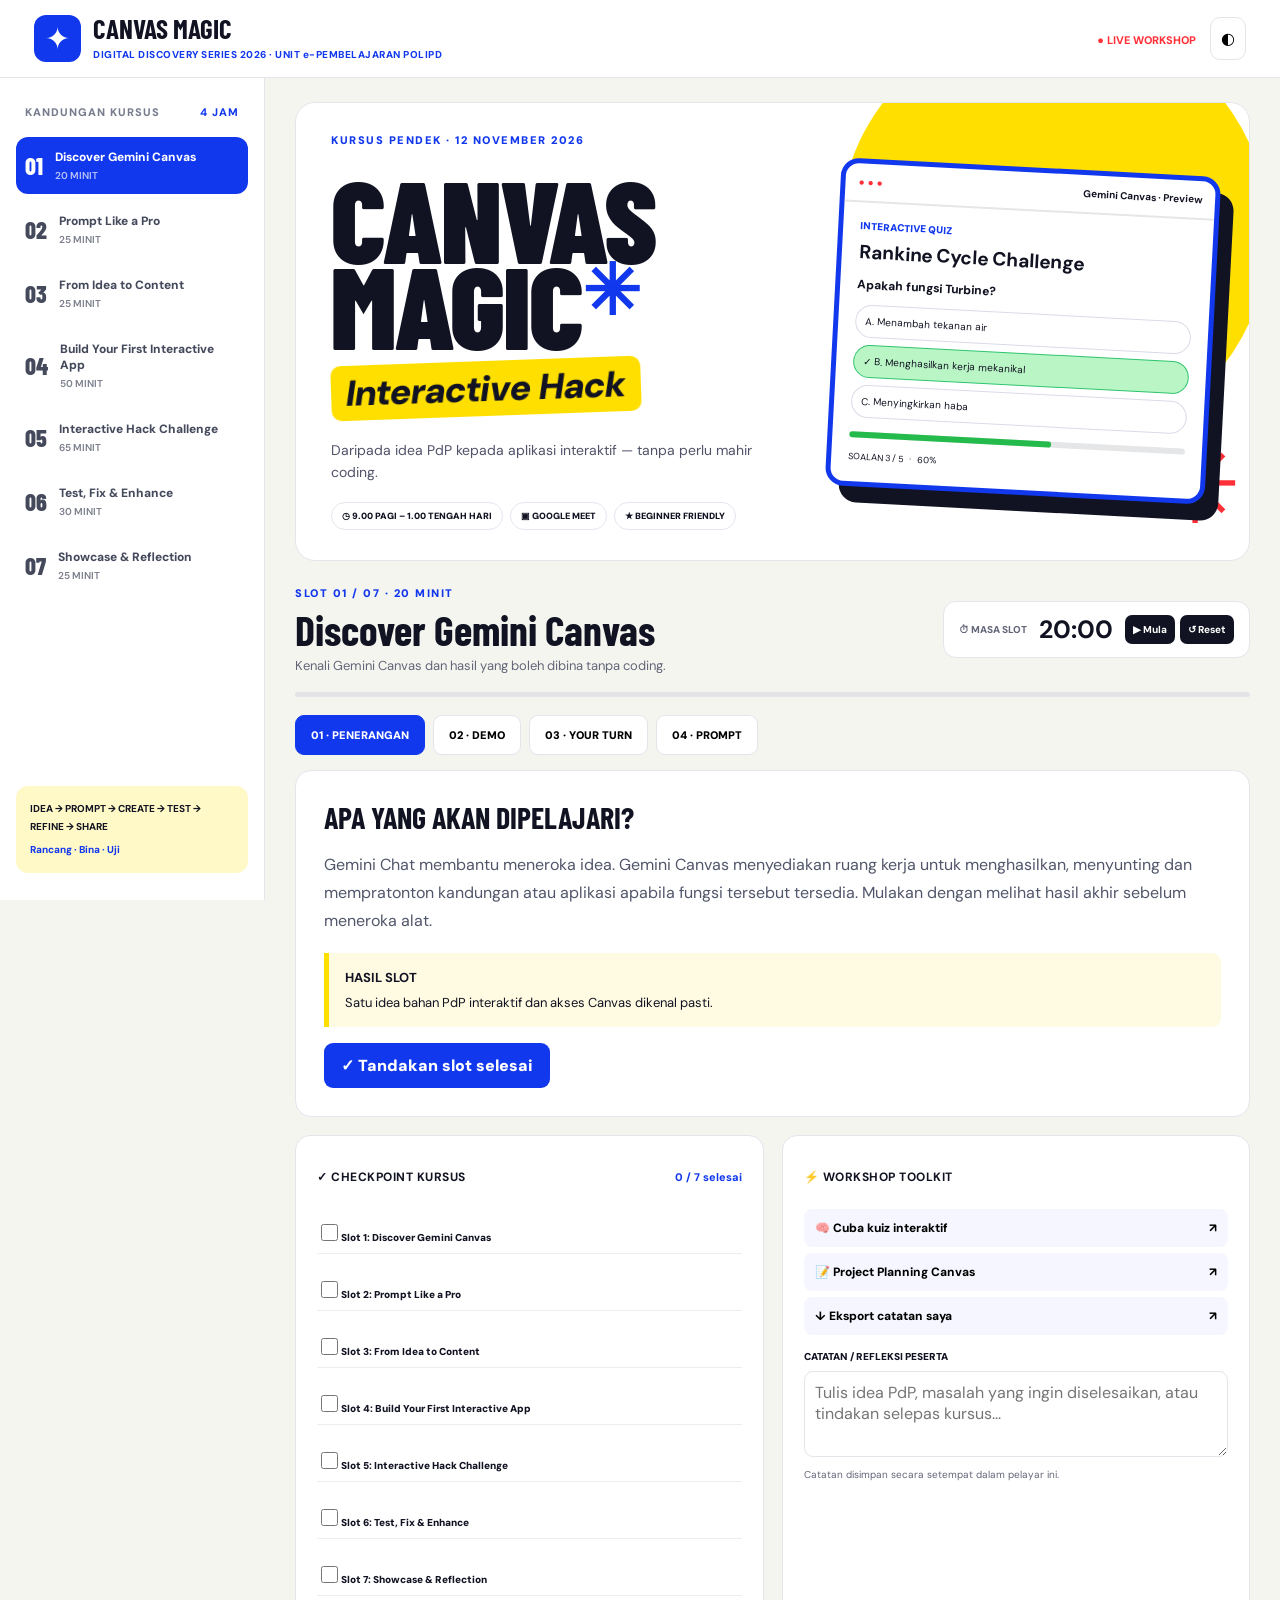
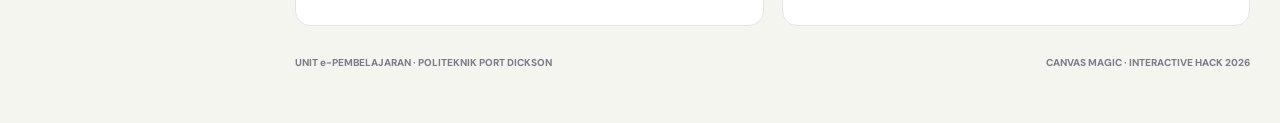
==== index.html @ d8e51a0a "Add files via upload" ====
<!doctype html>
<html lang="ms"><head><meta charset="UTF-8"><meta name="viewport" content="width=device-width,initial-scale=1"><meta name="theme-color" content="#1238ed"><title>CANVAS MAGIC — Interactive Hack</title><link rel="stylesheet" href="style.css"></head>
<body>
<header class="topbar"><div class="brand"><span class="brandmark">✦</span><div><strong>CANVAS MAGIC</strong><small>DIGITAL DISCOVERY SERIES 2026 · UNIT e-PEMBELAJARAN POLIPD</small></div></div><div class="top-actions"><span class="live">● LIVE WORKSHOP</span><button id="themeBtn" class="iconbtn" title="Tukar tema">◐</button></div></header>
<main class="layout"><aside class="sidebar"><div class="side-heading">KANDUNGAN KURSUS <span>4 JAM</span></div><nav id="slotNav" aria-label="Navigasi slot"></nav><div class="sidefoot"><b>IDEA → PROMPT → CREATE → TEST → REFINE → SHARE</b><p>Rancang · Bina · Uji</p></div></aside>
<section class="main"><div class="hero"><div class="hero-copy"><div class="eyebrow">KURSUS PENDEK · 12 NOVEMBER 2026</div><h1>CANVAS<br><span>MAGIC</span><i>✳</i></h1><div class="yellow-strip">Interactive Hack</div><p>Daripada idea PdP kepada aplikasi interaktif — tanpa perlu mahir coding.</p><div class="hero-pills"><span>◷ 9.00 PAGI – 1.00 TENGAH HARI</span><span>▣ GOOGLE MEET</span><span>★ BEGINNER FRIENDLY</span></div></div><div class="hero-art"><div class="orb"></div><div class="browser"><div class="browser-head"><span>● ● ●</span><b>Gemini Canvas · Preview</b></div><div class="browser-body"><div class="mini-label">INTERACTIVE QUIZ</div><h3>Rankine Cycle Challenge</h3><p>Apakah fungsi Turbine?</p><div class="mini-option">A. Menambah tekanan air</div><div class="mini-option selected">✓ B. Menghasilkan kerja mekanikal</div><div class="mini-option">C. Menyingkirkan haba</div><div class="mini-progress"><span></span></div><small>SOALAN 3 / 5 &nbsp; · &nbsp; 60%</small></div></div><div class="burst">✳</div></div></div>
<div class="toolbar"><div><div class="section-kicker" id="slotLabel">SLOT 01 / 07</div><h2 id="slotTitle">Discover Gemini Canvas</h2><p id="slotDesc"></p></div><div class="timer"><span>⏱ MASA SLOT</span><strong id="timerDisplay">20:00</strong><div class="timer-actions"><button id="startTimer">▶ Mula</button><button id="resetTimer">↺ Reset</button></div></div></div>
<div class="timebar"><div id="timebarFill"></div></div><div class="tabbar" role="tablist"><button class="tab active" data-tab="learn">01 · PENERANGAN</button><button class="tab" data-tab="demo">02 · DEMO</button><button class="tab" data-tab="activity">03 · YOUR TURN</button><button class="tab" data-tab="prompt">04 · PROMPT</button></div><div id="tabContent" class="content-card" aria-live="polite"></div>
<div class="lower-grid"><div class="panel"><div class="panel-heading"><h3>✓ CHECKPOINT KURSUS</h3><span id="progressText">0 / 7 selesai</span></div><div id="checkpoints"></div></div><div class="panel"><div class="panel-heading"><h3>⚡ WORKSHOP TOOLKIT</h3></div><div class="tool-list"><button id="openQuiz">🧠 Cuba kuiz interaktif <span>↗</span></button><button id="openPlanner">📝 Project Planning Canvas <span>↗</span></button><button id="downloadNotes">↓ Eksport catatan saya <span>↗</span></button></div><label for="myNotes">CATATAN / REFLEKSI PESERTA</label><textarea id="myNotes" placeholder="Tulis idea PdP, masalah yang ingin diselesaikan, atau tindakan selepas kursus..."></textarea><small>Catatan disimpan secara setempat dalam pelayar ini.</small></div></div><footer>UNIT e-PEMBELAJARAN · POLITEKNIK PORT DICKSON <span>CANVAS MAGIC · INTERACTIVE HACK 2026</span></footer></section></main>
<dialog id="quizDialog"><div class="modal-head"><div><div class="section-kicker">DEMO INTERAKTIF</div><h2>Rankine Cycle Quiz</h2></div><button class="close" data-close="quizDialog">✕</button></div><div id="quizArea"></div></dialog>
<dialog id="plannerDialog"><div class="modal-head"><div><div class="section-kicker">MINI PROJECT</div><h2>Project Planning Canvas</h2></div><button class="close" data-close="plannerDialog">✕</button></div><div class="planner"><label>Subjek / bidang<input id="planSubject" placeholder="Contoh: Thermodynamics"></label><label>Topik<input id="planTopic" placeholder="Contoh: Rankine Cycle"></label><label>Sasaran pelajar<input id="planAudience" placeholder="Contoh: Diploma Semester 2"></label><label>Hasil pembelajaran<textarea id="planOutcome" placeholder="Pada akhir aktiviti, pelajar boleh..."></textarea></label><label>Jenis aktiviti<select id="planType"><option>Kuiz interaktif</option><option>Flashcards</option><option>Matching game</option><option>Simulasi interaktif</option><option>Modul kendiri</option></select></label><label>Ciri interaksi / maklum balas<textarea id="planFeedback" placeholder="Contoh: 5 MCQ, skor, maklum balas segera..."></textarea></label><button id="generatePrompt" class="primary">✦ Jana prompt projek</button><div id="generatedPrompt" class="generated" hidden></div></div></dialog>
<script src="script.js"></script></body></html>
---- style.css ----
@import url('https://fonts.googleapis.com/css2?family=Barlow+Condensed:wght@600;700;800;900&family=DM+Sans:wght@400;500;600;700;800&display=swap');
:root{--blue:#1238ed;--dark:#111322;--yellow:#ffdf00;--red:#ff3037;--bg:#f5f5f0;--white:#fff;--muted:#636678;--line:#e4e5eb}*{box-sizing:border-box}body{margin:0;font-family:'DM Sans',Arial,sans-serif;color:var(--dark);background:var(--bg)}button,input,textarea,select{font:inherit}button{cursor:pointer}button:focus-visible,input:focus-visible,textarea:focus-visible{outline:3px solid var(--red);outline-offset:2px}.topbar{height:78px;background:white;display:flex;align-items:center;justify-content:space-between;padding:0 34px;border-bottom:1px solid var(--line);position:sticky;top:0;z-index:10}.brand{display:flex;align-items:center;gap:12px}.brandmark{background:var(--blue);color:white;font-size:30px;width:47px;height:47px;display:grid;place-items:center;border-radius:12px}.brand strong{display:block;font-family:'Barlow Condensed',Impact,sans-serif;font-size:27px;line-height:1}.brand small{font-size:10px;font-weight:800;color:var(--blue);letter-spacing:.5px}.live{font-size:11px;font-weight:800;color:var(--red);margin-right:14px}.iconbtn{border:1px solid var(--line);background:white;border-radius:10px;padding:10px}.layout{display:grid;grid-template-columns:265px minmax(0,1fr);max-width:1600px;margin:auto}.sidebar{background:white;border-right:1px solid var(--line);min-height:calc(100vh - 78px);padding:27px 16px;position:sticky;top:78px;height:calc(100vh - 78px);display:flex;flex-direction:column}.side-heading{font-size:11px;font-weight:800;letter-spacing:1px;color:#777b8d;margin:0 9px 18px;display:flex;justify-content:space-between}.side-heading span{color:var(--blue)}#slotNav{display:grid;gap:7px}.navitem{display:flex;gap:12px;align-items:center;width:100%;text-align:left;border:0;background:transparent;border-radius:12px;padding:12px 9px;color:#44495b}.navitem.active{background:var(--blue);color:white}.navnum{font-family:'Barlow Condensed';font-size:24px;font-weight:800}.navtext{font-weight:800;font-size:12px}.navtext small{display:block;font-size:10px;font-weight:600;opacity:.7;margin-top:4px}.sidefoot{margin-top:auto;background:#fff9c8;border-radius:12px;padding:14px;font-size:10px;line-height:1.8}.sidefoot p{margin:5px 0 0;color:var(--blue);font-weight:800}.main{padding:24px 30px;min-width:0}.hero{background:#fff;min-height:365px;border-radius:20px;overflow:hidden;display:grid;grid-template-columns:1fr .9fr;position:relative;border:1px solid var(--line)}.hero-copy{padding:30px 35px;z-index:1}.eyebrow,.section-kicker{font-size:11px;letter-spacing:1.5px;font-weight:900;color:var(--blue)}.hero h1{font-family:'Barlow Condensed',Impact,sans-serif;font-weight:900;font-size:clamp(78px,9vw,132px);line-height:.75;letter-spacing:-2px;margin:28px 0 13px}.hero h1 span{color:var(--dark)}.hero h1 i{font-style:normal;color:var(--blue);font-size:70px;vertical-align:top}.yellow-strip{display:inline-block;background:var(--yellow);font-weight:900;font-style:italic;font-size:clamp(22px,3vw,36px);padding:4px 15px;transform:rotate(-2deg);border-radius:10px}.hero-copy>p{max-width:430px;font-size:14px;color:#505368;line-height:1.6;margin-top:23px}.hero-pills{display:flex;flex-wrap:wrap;gap:7px;margin-top:18px}.hero-pills span{border:1px solid #e5e6ef;border-radius:30px;padding:7px 10px;font-size:9px;font-weight:900}.hero-art{position:relative;display:grid;place-items:center;min-width:0}.orb{width:430px;height:430px;border-radius:50%;background:var(--yellow);position:absolute;right:-20px;top:-85px}.browser{width:min(90%,380px);background:white;border:5px solid var(--blue);border-radius:18px;box-shadow:14px 16px 0 #111322;transform:rotate(3deg);z-index:1;overflow:hidden}.browser-head{height:39px;border-bottom:2px solid #e6e6e6;display:flex;align-items:center;justify-content:space-between;padding:0 13px;font-size:10px}.browser-head span{color:var(--red)}.browser-body{padding:17px}.mini-label{font-size:10px;color:var(--blue);font-weight:900}.browser-body h3{font-size:19px;margin:7px 0}.browser-body p{font-size:12px;font-weight:800}.mini-option{font-size:10px;padding:9px;border:1px solid #d9dce8;border-radius:20px;margin:7px 0}.mini-option.selected{background:#baf5c6;border-color:#2ec66d}.mini-progress{height:6px;background:#e5e6e8;border-radius:5px;margin:14px 0 6px}.mini-progress span{display:block;background:#25bb4c;width:60%;height:100%;border-radius:5px}.browser-body small{font-size:9px}.burst{position:absolute;right:8px;bottom:3px;color:var(--red);font-size:110px}.toolbar{display:flex;justify-content:space-between;gap:18px;align-items:center;margin-top:25px}.toolbar h2{font-family:'Barlow Condensed';font-size:42px;margin:4px 0 0}.toolbar p{font-size:13px;color:var(--muted);margin:3px 0 0}.timer{display:flex;align-items:center;gap:12px;background:white;border:1px solid var(--line);padding:11px 15px;border-radius:13px}.timer>span{font-size:10px;font-weight:800;color:var(--muted)}.timer strong{font-size:25px;font-variant-numeric:tabular-nums}.timer-actions{display:flex;gap:5px}.timer-actions button{background:var(--dark);color:white;border:0;border-radius:7px;padding:8px;font-size:10px;font-weight:800}.timebar{height:5px;background:#e4e4e8;border-radius:5px;margin:18px 0}.timebar div{background:var(--blue);height:100%;border-radius:5px;transition:width .3s}.tabbar{display:flex;gap:8px;overflow:auto;padding-bottom:10px}.tab{white-space:nowrap;border:1px solid var(--line);background:white;border-radius:9px;padding:12px 15px;font-size:11px;font-weight:900}.tab.active{background:var(--blue);color:white;border-color:var(--blue)}.content-card{background:white;border:1px solid var(--line);border-radius:16px;min-height:260px;padding:28px;margin-top:5px}.content-card h3{font-family:'Barlow Condensed';font-size:30px;margin:0 0 12px}.content-card p{line-height:1.75;color:#51566a}.content-card .callout{border-left:5px solid var(--yellow);background:#fffbe2;padding:16px;margin-top:18px;border-radius:0 9px 9px 0;font-size:13px}.content-card .promptbox{white-space:pre-wrap;background:#f1f3ff;border:1px solid #d9dfff;border-radius:12px;padding:18px;line-height:1.7;font-size:13px}.primary{border:0;background:var(--blue);color:white;font-weight:900;padding:12px 17px;border-radius:9px}.content-card .actionrow{display:flex;gap:10px;flex-wrap:wrap;margin-top:16px}.lower-grid{display:grid;grid-template-columns:1fr 1fr;gap:18px;margin-top:18px}.panel{background:white;border:1px solid var(--line);border-radius:15px;padding:21px}.panel-heading{display:flex;justify-content:space-between;align-items:center}.panel h3{font-size:12px;letter-spacing:.5px}.panel-heading span{font-size:11px;color:var(--blue);font-weight:800}.checkpoint{display:flex;align-items:center;gap:9px;padding:9px 0;border-bottom:1px solid #eee;font-size:12px}.checkpoint input{accent-color:var(--blue);width:17px;height:17px}.tool-list{display:grid;gap:6px;margin:12px 0}.tool-list button{display:flex;justify-content:space-between;background:#f5f6ff;border:0;border-radius:8px;padding:11px;text-align:left;font-weight:800;font-size:12px}.panel label{display:block;font-size:10px;font-weight:900;margin:15px 0 8px}.panel textarea{width:100%;min-height:86px;border:1px solid var(--line);border-radius:9px;padding:10px;resize:vertical}.panel small{font-size:10px;color:var(--muted)}footer{display:flex;justify-content:space-between;gap:10px;color:#7a7c89;font-size:10px;font-weight:800;padding:30px 0}dialog{border:0;border-radius:18px;width:min(650px,94vw);max-height:90vh;overflow:auto;padding:25px;box-shadow:0 30px 90px #0005}dialog::backdrop{background:#10132bbb}.modal-head{display:flex;align-items:start;justify-content:space-between;border-bottom:1px solid var(--line);margin-bottom:18px}.modal-head h2{font-family:'Barlow Condensed';font-size:38px;margin:5px 0 15px}.close{border:0;background:#f1f1f5;border-radius:9px;padding:10px}.quiz-choice{display:block;width:100%;text-align:left;border:1px solid #ddd;border-radius:10px;padding:13px;margin:8px 0;background:white}.quiz-choice.correct{background:#d9f8e2;border-color:#25af56}.quiz-choice.wrong{background:#ffe1e1;border-color:#e53e3e}.quiz-feedback{background:#fff8cf;padding:12px;border-radius:9px;margin:13px 0}.planner{display:grid;gap:12px}.planner label{display:grid;gap:5px;font-size:12px;font-weight:800}.planner input,.planner textarea,.planner select{width:100%;border:1px solid #d9dce6;border-radius:8px;padding:11px}.planner textarea{min-height:70px}.generated{background:#f0f3ff;border-radius:9px;padding:15px;white-space:pre-wrap;font-size:12px;line-height:1.6}.dark{--bg:#171a27;--white:#222637;--dark:#f4f5fa;--muted:#b6b9c8;--line:#34384a}.dark .topbar,.dark .sidebar,.dark .hero,.dark .panel,.dark .content-card,.dark .timer,.dark .tab:not(.active){background:#222637;color:#f4f5fa}.dark .hero-copy>p,.dark .toolbar p,.dark .content-card p{color:#b6b9c8}.dark .browser,.dark .mini-option{color:#171a27}.dark .sidefoot{color:#171a27}.dark .hero h1 span{color:white}.dark .content-card .callout{color:#171a27}.dark .panel textarea{background:#292d40;color:white}.dark .tool-list button{background:#303653;color:white}@media(max-width:1050px){.layout{grid-template-columns:205px 1fr}.main{padding:18px}.hero{grid-template-columns:1fr .8fr}.hero-copy{padding:24px}.hero h1{font-size:85px}.browser{width:92%}}@media(max-width:760px){.topbar{padding:0 15px;height:68px}.brand small{font-size:8px}.live{display:none}.layout{display:block}.sidebar{position:static;height:auto;min-height:0;padding:10px;overflow:auto}.side-heading,.sidefoot{display:none}#slotNav{display:flex;min-width:max-content}.navitem{width:145px;padding:8px}.navtext{font-size:10px}.main{padding:12px}.hero{grid-template-columns:1fr;min-height:0}.hero-copy{padding:23px}.hero h1{font-size:85px}.hero-art{min-height:255px}.orb{right:10%;top:-80px;width:320px;height:320px}.browser{width:270px;margin-bottom:25px}.toolbar{align-items:start;flex-direction:column}.toolbar h2{font-size:34px}.timer{width:100%;justify-content:space-between}.lower-grid{grid-template-columns:1fr}.content-card{padding:18px}footer{flex-direction:column}.hero-pills span{font-size:8px}}@media(prefers-reduced-motion:reduce){*{transition:none!important}}
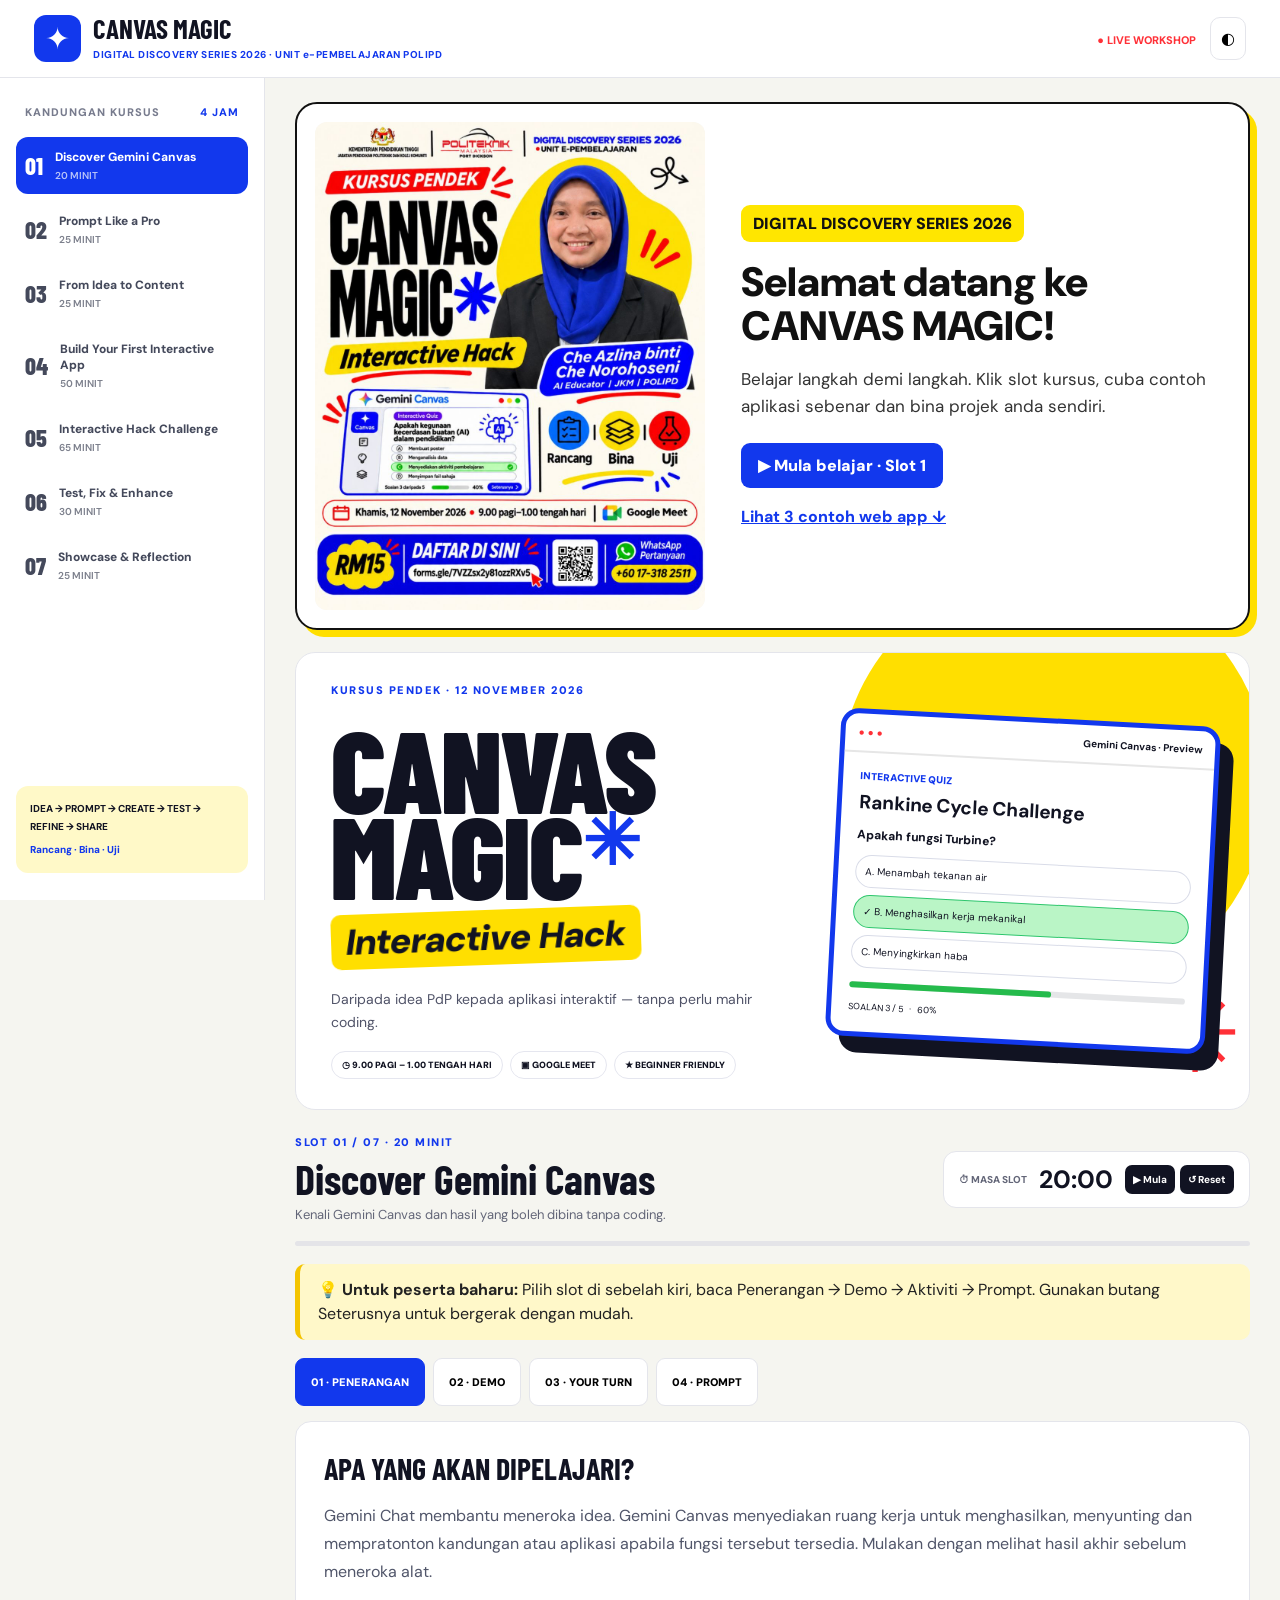
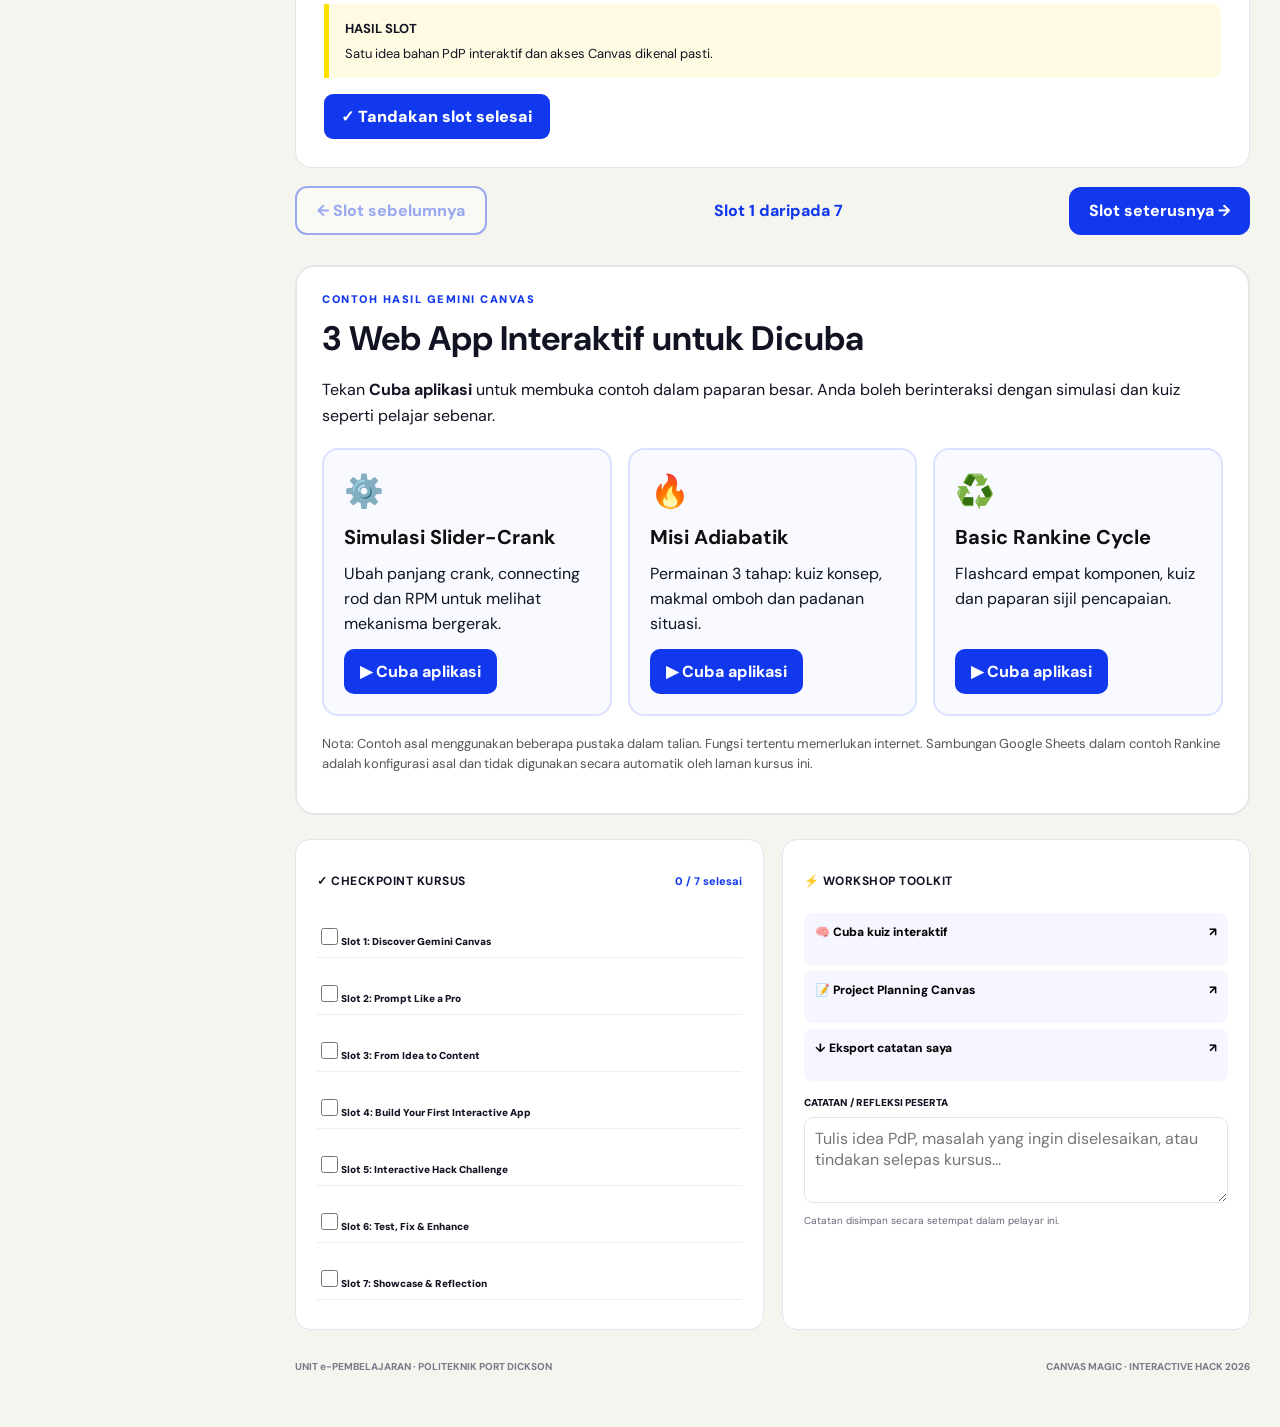
==== commit a18b42fc: "Add files via upload" ====
--- a/index.html
+++ b/index.html
@@ -3,10 +3,10 @@
 <body>
 <header class="topbar"><div class="brand"><span class="brandmark">✦</span><div><strong>CANVAS MAGIC</strong><small>DIGITAL DISCOVERY SERIES 2026 · UNIT e-PEMBELAJARAN POLIPD</small></div></div><div class="top-actions"><span class="live">● LIVE WORKSHOP</span><button id="themeBtn" class="iconbtn" title="Tukar tema">◐</button></div></header>
 <main class="layout"><aside class="sidebar"><div class="side-heading">KANDUNGAN KURSUS <span>4 JAM</span></div><nav id="slotNav" aria-label="Navigasi slot"></nav><div class="sidefoot"><b>IDEA → PROMPT → CREATE → TEST → REFINE → SHARE</b><p>Rancang · Bina · Uji</p></div></aside>
-<section class="main"><div class="hero"><div class="hero-copy"><div class="eyebrow">KURSUS PENDEK · 12 NOVEMBER 2026</div><h1>CANVAS<br><span>MAGIC</span><i>✳</i></h1><div class="yellow-strip">Interactive Hack</div><p>Daripada idea PdP kepada aplikasi interaktif — tanpa perlu mahir coding.</p><div class="hero-pills"><span>◷ 9.00 PAGI – 1.00 TENGAH HARI</span><span>▣ GOOGLE MEET</span><span>★ BEGINNER FRIENDLY</span></div></div><div class="hero-art"><div class="orb"></div><div class="browser"><div class="browser-head"><span>● ● ●</span><b>Gemini Canvas · Preview</b></div><div class="browser-body"><div class="mini-label">INTERACTIVE QUIZ</div><h3>Rankine Cycle Challenge</h3><p>Apakah fungsi Turbine?</p><div class="mini-option">A. Menambah tekanan air</div><div class="mini-option selected">✓ B. Menghasilkan kerja mekanikal</div><div class="mini-option">C. Menyingkirkan haba</div><div class="mini-progress"><span></span></div><small>SOALAN 3 / 5 &nbsp; · &nbsp; 60%</small></div></div><div class="burst">✳</div></div></div>
+<section class="main"><div class="poster-hero"><img src="assets/poster-canvas-magic.jpg" alt="Poster rasmi CANVAS MAGIC Interactive Hack, 12 November 2026" loading="eager"><div class="poster-side"><span class="hero-tag">DIGITAL DISCOVERY SERIES 2026</span><h2>Selamat datang ke<br>CANVAS MAGIC!</h2><p>Belajar langkah demi langkah. Klik slot kursus, cuba contoh aplikasi sebenar dan bina projek anda sendiri.</p><button class="primary" id="startLearningBtn">▶ Mula belajar · Slot 1</button><a class="poster-link" href="#examples">Lihat 3 contoh web app ↓</a></div></div><div class="hero"><div class="hero-copy"><div class="eyebrow">KURSUS PENDEK · 12 NOVEMBER 2026</div><h1>CANVAS<br><span>MAGIC</span><i>✳</i></h1><div class="yellow-strip">Interactive Hack</div><p>Daripada idea PdP kepada aplikasi interaktif — tanpa perlu mahir coding.</p><div class="hero-pills"><span>◷ 9.00 PAGI – 1.00 TENGAH HARI</span><span>▣ GOOGLE MEET</span><span>★ BEGINNER FRIENDLY</span></div></div><div class="hero-art"><div class="orb"></div><div class="browser"><div class="browser-head"><span>● ● ●</span><b>Gemini Canvas · Preview</b></div><div class="browser-body"><div class="mini-label">INTERACTIVE QUIZ</div><h3>Rankine Cycle Challenge</h3><p>Apakah fungsi Turbine?</p><div class="mini-option">A. Menambah tekanan air</div><div class="mini-option selected">✓ B. Menghasilkan kerja mekanikal</div><div class="mini-option">C. Menyingkirkan haba</div><div class="mini-progress"><span></span></div><small>SOALAN 3 / 5 &nbsp; · &nbsp; 60%</small></div></div><div class="burst">✳</div></div></div>
 <div class="toolbar"><div><div class="section-kicker" id="slotLabel">SLOT 01 / 07</div><h2 id="slotTitle">Discover Gemini Canvas</h2><p id="slotDesc"></p></div><div class="timer"><span>⏱ MASA SLOT</span><strong id="timerDisplay">20:00</strong><div class="timer-actions"><button id="startTimer">▶ Mula</button><button id="resetTimer">↺ Reset</button></div></div></div>
-<div class="timebar"><div id="timebarFill"></div></div><div class="tabbar" role="tablist"><button class="tab active" data-tab="learn">01 · PENERANGAN</button><button class="tab" data-tab="demo">02 · DEMO</button><button class="tab" data-tab="activity">03 · YOUR TURN</button><button class="tab" data-tab="prompt">04 · PROMPT</button></div><div id="tabContent" class="content-card" aria-live="polite"></div>
-<div class="lower-grid"><div class="panel"><div class="panel-heading"><h3>✓ CHECKPOINT KURSUS</h3><span id="progressText">0 / 7 selesai</span></div><div id="checkpoints"></div></div><div class="panel"><div class="panel-heading"><h3>⚡ WORKSHOP TOOLKIT</h3></div><div class="tool-list"><button id="openQuiz">🧠 Cuba kuiz interaktif <span>↗</span></button><button id="openPlanner">📝 Project Planning Canvas <span>↗</span></button><button id="downloadNotes">↓ Eksport catatan saya <span>↗</span></button></div><label for="myNotes">CATATAN / REFLEKSI PESERTA</label><textarea id="myNotes" placeholder="Tulis idea PdP, masalah yang ingin diselesaikan, atau tindakan selepas kursus..."></textarea><small>Catatan disimpan secara setempat dalam pelayar ini.</small></div></div><footer>UNIT e-PEMBELAJARAN · POLITEKNIK PORT DICKSON <span>CANVAS MAGIC · INTERACTIVE HACK 2026</span></footer></section></main>
+<div class="timebar"><div id="timebarFill"></div></div><div class="beginner-hint">💡 <strong>Untuk peserta baharu:</strong> Pilih slot di sebelah kiri, baca Penerangan → Demo → Aktiviti → Prompt. Gunakan butang Seterusnya untuk bergerak dengan mudah.</div><div class="tabbar" role="tablist"><button class="tab active" data-tab="learn">01 · PENERANGAN</button><button class="tab" data-tab="demo">02 · DEMO</button><button class="tab" data-tab="activity">03 · YOUR TURN</button><button class="tab" data-tab="prompt">04 · PROMPT</button></div><div id="tabContent" class="content-card" aria-live="polite"></div>
+<div class="page-navigation"><button id="prevSlot" class="secondary">← Slot sebelumnya</button><span id="pageIndicator">Slot 1 daripada 7</span><button id="nextSlot" class="primary">Slot seterusnya →</button></div><section id="examples" class="examples-section"><div class="section-kicker">CONTOH HASIL GEMINI CANVAS</div><h2>3 Web App Interaktif untuk Dicuba</h2><p>Tekan <b>Cuba aplikasi</b> untuk membuka contoh dalam paparan besar. Anda boleh berinteraksi dengan simulasi dan kuiz seperti pelajar sebenar.</p><div class="example-grid"><article class="example-card"><span class="example-icon">⚙️</span><h3>Simulasi Slider-Crank</h3><p>Ubah panjang crank, connecting rod dan RPM untuk melihat mekanisma bergerak.</p><a class="primary" href="examples/slider-crank.html" target="_blank" rel="noopener">▶ Cuba aplikasi</a></article><article class="example-card"><span class="example-icon">🔥</span><h3>Misi Adiabatik</h3><p>Permainan 3 tahap: kuiz konsep, makmal omboh dan padanan situasi.</p><a class="primary" href="examples/misi-adiabatik.html" target="_blank" rel="noopener">▶ Cuba aplikasi</a></article><article class="example-card"><span class="example-icon">♻️</span><h3>Basic Rankine Cycle</h3><p>Flashcard empat komponen, kuiz dan paparan sijil pencapaian.</p><a class="primary" href="examples/rankine-cycle.html" target="_blank" rel="noopener">▶ Cuba aplikasi</a></article></div><p class="example-note">Nota: Contoh asal menggunakan beberapa pustaka dalam talian. Fungsi tertentu memerlukan internet. Sambungan Google Sheets dalam contoh Rankine adalah konfigurasi asal dan tidak digunakan secara automatik oleh laman kursus ini.</p></section><div class="lower-grid"><div class="panel"><div class="panel-heading"><h3>✓ CHECKPOINT KURSUS</h3><span id="progressText">0 / 7 selesai</span></div><div id="checkpoints"></div></div><div class="panel"><div class="panel-heading"><h3>⚡ WORKSHOP TOOLKIT</h3></div><div class="tool-list"><button id="openQuiz">🧠 Cuba kuiz interaktif <span>↗</span></button><button id="openPlanner">📝 Project Planning Canvas <span>↗</span></button><button id="downloadNotes">↓ Eksport catatan saya <span>↗</span></button></div><label for="myNotes">CATATAN / REFLEKSI PESERTA</label><textarea id="myNotes" placeholder="Tulis idea PdP, masalah yang ingin diselesaikan, atau tindakan selepas kursus..."></textarea><small>Catatan disimpan secara setempat dalam pelayar ini.</small></div></div><footer>UNIT e-PEMBELAJARAN · POLITEKNIK PORT DICKSON <span>CANVAS MAGIC · INTERACTIVE HACK 2026</span></footer></section></main>
 <dialog id="quizDialog"><div class="modal-head"><div><div class="section-kicker">DEMO INTERAKTIF</div><h2>Rankine Cycle Quiz</h2></div><button class="close" data-close="quizDialog">✕</button></div><div id="quizArea"></div></dialog>
 <dialog id="plannerDialog"><div class="modal-head"><div><div class="section-kicker">MINI PROJECT</div><h2>Project Planning Canvas</h2></div><button class="close" data-close="plannerDialog">✕</button></div><div class="planner"><label>Subjek / bidang<input id="planSubject" placeholder="Contoh: Thermodynamics"></label><label>Topik<input id="planTopic" placeholder="Contoh: Rankine Cycle"></label><label>Sasaran pelajar<input id="planAudience" placeholder="Contoh: Diploma Semester 2"></label><label>Hasil pembelajaran<textarea id="planOutcome" placeholder="Pada akhir aktiviti, pelajar boleh..."></textarea></label><label>Jenis aktiviti<select id="planType"><option>Kuiz interaktif</option><option>Flashcards</option><option>Matching game</option><option>Simulasi interaktif</option><option>Modul kendiri</option></select></label><label>Ciri interaksi / maklum balas<textarea id="planFeedback" placeholder="Contoh: 5 MCQ, skor, maklum balas segera..."></textarea></label><button id="generatePrompt" class="primary">✦ Jana prompt projek</button><div id="generatedPrompt" class="generated" hidden></div></div></dialog>
 <script src="script.js"></script></body></html>
--- a/style.css
+++ b/style.css
@@ -1,2 +1,8 @@
 @import url('https://fonts.googleapis.com/css2?family=Barlow+Condensed:wght@600;700;800;900&family=DM+Sans:wght@400;500;600;700;800&display=swap');
 :root{--blue:#1238ed;--dark:#111322;--yellow:#ffdf00;--red:#ff3037;--bg:#f5f5f0;--white:#fff;--muted:#636678;--line:#e4e5eb}*{box-sizing:border-box}body{margin:0;font-family:'DM Sans',Arial,sans-serif;color:var(--dark);background:var(--bg)}button,input,textarea,select{font:inherit}button{cursor:pointer}button:focus-visible,input:focus-visible,textarea:focus-visible{outline:3px solid var(--red);outline-offset:2px}.topbar{height:78px;background:white;display:flex;align-items:center;justify-content:space-between;padding:0 34px;border-bottom:1px solid var(--line);position:sticky;top:0;z-index:10}.brand{display:flex;align-items:center;gap:12px}.brandmark{background:var(--blue);color:white;font-size:30px;width:47px;height:47px;display:grid;place-items:center;border-radius:12px}.brand strong{display:block;font-family:'Barlow Condensed',Impact,sans-serif;font-size:27px;line-height:1}.brand small{font-size:10px;font-weight:800;color:var(--blue);letter-spacing:.5px}.live{font-size:11px;font-weight:800;color:var(--red);margin-right:14px}.iconbtn{border:1px solid var(--line);background:white;border-radius:10px;padding:10px}.layout{display:grid;grid-template-columns:265px minmax(0,1fr);max-width:1600px;margin:auto}.sidebar{background:white;border-right:1px solid var(--line);min-height:calc(100vh - 78px);padding:27px 16px;position:sticky;top:78px;height:calc(100vh - 78px);display:flex;flex-direction:column}.side-heading{font-size:11px;font-weight:800;letter-spacing:1px;color:#777b8d;margin:0 9px 18px;display:flex;justify-content:space-between}.side-heading span{color:var(--blue)}#slotNav{display:grid;gap:7px}.navitem{display:flex;gap:12px;align-items:center;width:100%;text-align:left;border:0;background:transparent;border-radius:12px;padding:12px 9px;color:#44495b}.navitem.active{background:var(--blue);color:white}.navnum{font-family:'Barlow Condensed';font-size:24px;font-weight:800}.navtext{font-weight:800;font-size:12px}.navtext small{display:block;font-size:10px;font-weight:600;opacity:.7;margin-top:4px}.sidefoot{margin-top:auto;background:#fff9c8;border-radius:12px;padding:14px;font-size:10px;line-height:1.8}.sidefoot p{margin:5px 0 0;color:var(--blue);font-weight:800}.main{padding:24px 30px;min-width:0}.hero{background:#fff;min-height:365px;border-radius:20px;overflow:hidden;display:grid;grid-template-columns:1fr .9fr;position:relative;border:1px solid var(--line)}.hero-copy{padding:30px 35px;z-index:1}.eyebrow,.section-kicker{font-size:11px;letter-spacing:1.5px;font-weight:900;color:var(--blue)}.hero h1{font-family:'Barlow Condensed',Impact,sans-serif;font-weight:900;font-size:clamp(78px,9vw,132px);line-height:.75;letter-spacing:-2px;margin:28px 0 13px}.hero h1 span{color:var(--dark)}.hero h1 i{font-style:normal;color:var(--blue);font-size:70px;vertical-align:top}.yellow-strip{display:inline-block;background:var(--yellow);font-weight:900;font-style:italic;font-size:clamp(22px,3vw,36px);padding:4px 15px;transform:rotate(-2deg);border-radius:10px}.hero-copy>p{max-width:430px;font-size:14px;color:#505368;line-height:1.6;margin-top:23px}.hero-pills{display:flex;flex-wrap:wrap;gap:7px;margin-top:18px}.hero-pills span{border:1px solid #e5e6ef;border-radius:30px;padding:7px 10px;font-size:9px;font-weight:900}.hero-art{position:relative;display:grid;place-items:center;min-width:0}.orb{width:430px;height:430px;border-radius:50%;background:var(--yellow);position:absolute;right:-20px;top:-85px}.browser{width:min(90%,380px);background:white;border:5px solid var(--blue);border-radius:18px;box-shadow:14px 16px 0 #111322;transform:rotate(3deg);z-index:1;overflow:hidden}.browser-head{height:39px;border-bottom:2px solid #e6e6e6;display:flex;align-items:center;justify-content:space-between;padding:0 13px;font-size:10px}.browser-head span{color:var(--red)}.browser-body{padding:17px}.mini-label{font-size:10px;color:var(--blue);font-weight:900}.browser-body h3{font-size:19px;margin:7px 0}.browser-body p{font-size:12px;font-weight:800}.mini-option{font-size:10px;padding:9px;border:1px solid #d9dce8;border-radius:20px;margin:7px 0}.mini-option.selected{background:#baf5c6;border-color:#2ec66d}.mini-progress{height:6px;background:#e5e6e8;border-radius:5px;margin:14px 0 6px}.mini-progress span{display:block;background:#25bb4c;width:60%;height:100%;border-radius:5px}.browser-body small{font-size:9px}.burst{position:absolute;right:8px;bottom:3px;color:var(--red);font-size:110px}.toolbar{display:flex;justify-content:space-between;gap:18px;align-items:center;margin-top:25px}.toolbar h2{font-family:'Barlow Condensed';font-size:42px;margin:4px 0 0}.toolbar p{font-size:13px;color:var(--muted);margin:3px 0 0}.timer{display:flex;align-items:center;gap:12px;background:white;border:1px solid var(--line);padding:11px 15px;border-radius:13px}.timer>span{font-size:10px;font-weight:800;color:var(--muted)}.timer strong{font-size:25px;font-variant-numeric:tabular-nums}.timer-actions{display:flex;gap:5px}.timer-actions button{background:var(--dark);color:white;border:0;border-radius:7px;padding:8px;font-size:10px;font-weight:800}.timebar{height:5px;background:#e4e4e8;border-radius:5px;margin:18px 0}.timebar div{background:var(--blue);height:100%;border-radius:5px;transition:width .3s}.tabbar{display:flex;gap:8px;overflow:auto;padding-bottom:10px}.tab{white-space:nowrap;border:1px solid var(--line);background:white;border-radius:9px;padding:12px 15px;font-size:11px;font-weight:900}.tab.active{background:var(--blue);color:white;border-color:var(--blue)}.content-card{background:white;border:1px solid var(--line);border-radius:16px;min-height:260px;padding:28px;margin-top:5px}.content-card h3{font-family:'Barlow Condensed';font-size:30px;margin:0 0 12px}.content-card p{line-height:1.75;color:#51566a}.content-card .callout{border-left:5px solid var(--yellow);background:#fffbe2;padding:16px;margin-top:18px;border-radius:0 9px 9px 0;font-size:13px}.content-card .promptbox{white-space:pre-wrap;background:#f1f3ff;border:1px solid #d9dfff;border-radius:12px;padding:18px;line-height:1.7;font-size:13px}.primary{border:0;background:var(--blue);color:white;font-weight:900;padding:12px 17px;border-radius:9px}.content-card .actionrow{display:flex;gap:10px;flex-wrap:wrap;margin-top:16px}.lower-grid{display:grid;grid-template-columns:1fr 1fr;gap:18px;margin-top:18px}.panel{background:white;border:1px solid var(--line);border-radius:15px;padding:21px}.panel-heading{display:flex;justify-content:space-between;align-items:center}.panel h3{font-size:12px;letter-spacing:.5px}.panel-heading span{font-size:11px;color:var(--blue);font-weight:800}.checkpoint{display:flex;align-items:center;gap:9px;padding:9px 0;border-bottom:1px solid #eee;font-size:12px}.checkpoint input{accent-color:var(--blue);width:17px;height:17px}.tool-list{display:grid;gap:6px;margin:12px 0}.tool-list button{display:flex;justify-content:space-between;background:#f5f6ff;border:0;border-radius:8px;padding:11px;text-align:left;font-weight:800;font-size:12px}.panel label{display:block;font-size:10px;font-weight:900;margin:15px 0 8px}.panel textarea{width:100%;min-height:86px;border:1px solid var(--line);border-radius:9px;padding:10px;resize:vertical}.panel small{font-size:10px;color:var(--muted)}footer{display:flex;justify-content:space-between;gap:10px;color:#7a7c89;font-size:10px;font-weight:800;padding:30px 0}dialog{border:0;border-radius:18px;width:min(650px,94vw);max-height:90vh;overflow:auto;padding:25px;box-shadow:0 30px 90px #0005}dialog::backdrop{background:#10132bbb}.modal-head{display:flex;align-items:start;justify-content:space-between;border-bottom:1px solid var(--line);margin-bottom:18px}.modal-head h2{font-family:'Barlow Condensed';font-size:38px;margin:5px 0 15px}.close{border:0;background:#f1f1f5;border-radius:9px;padding:10px}.quiz-choice{display:block;width:100%;text-align:left;border:1px solid #ddd;border-radius:10px;padding:13px;margin:8px 0;background:white}.quiz-choice.correct{background:#d9f8e2;border-color:#25af56}.quiz-choice.wrong{background:#ffe1e1;border-color:#e53e3e}.quiz-feedback{background:#fff8cf;padding:12px;border-radius:9px;margin:13px 0}.planner{display:grid;gap:12px}.planner label{display:grid;gap:5px;font-size:12px;font-weight:800}.planner input,.planner textarea,.planner select{width:100%;border:1px solid #d9dce6;border-radius:8px;padding:11px}.planner textarea{min-height:70px}.generated{background:#f0f3ff;border-radius:9px;padding:15px;white-space:pre-wrap;font-size:12px;line-height:1.6}.dark{--bg:#171a27;--white:#222637;--dark:#f4f5fa;--muted:#b6b9c8;--line:#34384a}.dark .topbar,.dark .sidebar,.dark .hero,.dark .panel,.dark .content-card,.dark .timer,.dark .tab:not(.active){background:#222637;color:#f4f5fa}.dark .hero-copy>p,.dark .toolbar p,.dark .content-card p{color:#b6b9c8}.dark .browser,.dark .mini-option{color:#171a27}.dark .sidefoot{color:#171a27}.dark .hero h1 span{color:white}.dark .content-card .callout{color:#171a27}.dark .panel textarea{background:#292d40;color:white}.dark .tool-list button{background:#303653;color:white}@media(max-width:1050px){.layout{grid-template-columns:205px 1fr}.main{padding:18px}.hero{grid-template-columns:1fr .8fr}.hero-copy{padding:24px}.hero h1{font-size:85px}.browser{width:92%}}@media(max-width:760px){.topbar{padding:0 15px;height:68px}.brand small{font-size:8px}.live{display:none}.layout{display:block}.sidebar{position:static;height:auto;min-height:0;padding:10px;overflow:auto}.side-heading,.sidefoot{display:none}#slotNav{display:flex;min-width:max-content}.navitem{width:145px;padding:8px}.navtext{font-size:10px}.main{padding:12px}.hero{grid-template-columns:1fr;min-height:0}.hero-copy{padding:23px}.hero h1{font-size:85px}.hero-art{min-height:255px}.orb{right:10%;top:-80px;width:320px;height:320px}.browser{width:270px;margin-bottom:25px}.toolbar{align-items:start;flex-direction:column}.toolbar h2{font-size:34px}.timer{width:100%;justify-content:space-between}.lower-grid{grid-template-columns:1fr}.content-card{padding:18px}footer{flex-direction:column}.hero-pills span{font-size:8px}}@media(prefers-reduced-motion:reduce){*{transition:none!important}}
+
+/* Kemas kini: muka depan poster dan navigasi beginner */
+.poster-hero{display:grid;grid-template-columns:minmax(220px,390px) 1fr;gap:24px;align-items:center;background:#fff;border:2px solid #111;border-radius:22px;padding:18px;margin-bottom:22px;box-shadow:7px 7px 0 #ffdf00}
+.poster-hero img{display:block;width:100%;max-height:520px;object-fit:contain;border-radius:12px;background:#f8f8f8}
+.poster-side{padding:12px}.poster-side h2{font-size:clamp(26px,3.2vw,48px);line-height:1.08;margin:18px 0;color:#111;font-weight:900}.poster-side p{font-size:17px;line-height:1.6;margin-bottom:22px;color:#333}.hero-tag{background:#ffe600;color:#111;font-weight:900;padding:8px 12px;border-radius:9px;display:inline-block}.poster-link{display:block;margin-top:18px;color:#1238ed;font-weight:800}.beginner-hint{background:#fff8c9;border-left:5px solid #f4c400;padding:14px 18px;border-radius:10px;margin:18px 0;color:#222;line-height:1.5}.page-navigation{display:flex;align-items:center;justify-content:space-between;gap:10px;margin:18px 0 30px;flex-wrap:wrap}.page-navigation button{min-height:48px;padding:12px 20px;border-radius:12px;font-weight:800;cursor:pointer}.page-navigation button:disabled{opacity:.4;cursor:not-allowed}.page-navigation span{font-weight:800;color:#1238ed}.secondary{background:#fff;color:#1238ed;border:2px solid #1238ed}.examples-section{scroll-margin-top:85px;background:#fff;border:2px solid #e7e7e7;border-radius:20px;padding:25px;margin:24px 0}.examples-section h2{font-size:clamp(24px,3vw,34px);margin:10px 0}.examples-section>p{line-height:1.6}.example-grid{display:grid;grid-template-columns:repeat(3,minmax(0,1fr));gap:16px;margin-top:20px}.example-card{display:flex;flex-direction:column;align-items:flex-start;background:#f8faff;border:2px solid #dbe2ff;border-radius:16px;padding:20px;gap:12px}.example-icon{font-size:32px}.example-card h3{margin:0;font-size:20px;color:#101010}.example-card p{line-height:1.55;flex:1;margin:0}.example-card a{display:inline-block;text-decoration:none;text-align:center;padding:12px 16px;border-radius:10px;font-weight:800}.example-note{font-size:13px;color:#555;margin-top:18px}.tab{min-height:48px}.navitem{min-height:56px}.tool-list button{min-height:52px}button:focus-visible,a:focus-visible{outline:3px solid #ff2424;outline-offset:3px}
+@media(max-width:850px){.poster-hero{grid-template-columns:1fr}.poster-hero img{max-height:600px}.example-grid{grid-template-columns:1fr}.poster-side{padding:5px}.page-navigation{justify-content:center}.page-navigation button{flex:1}.page-navigation span{order:-1;width:100%;text-align:center}}
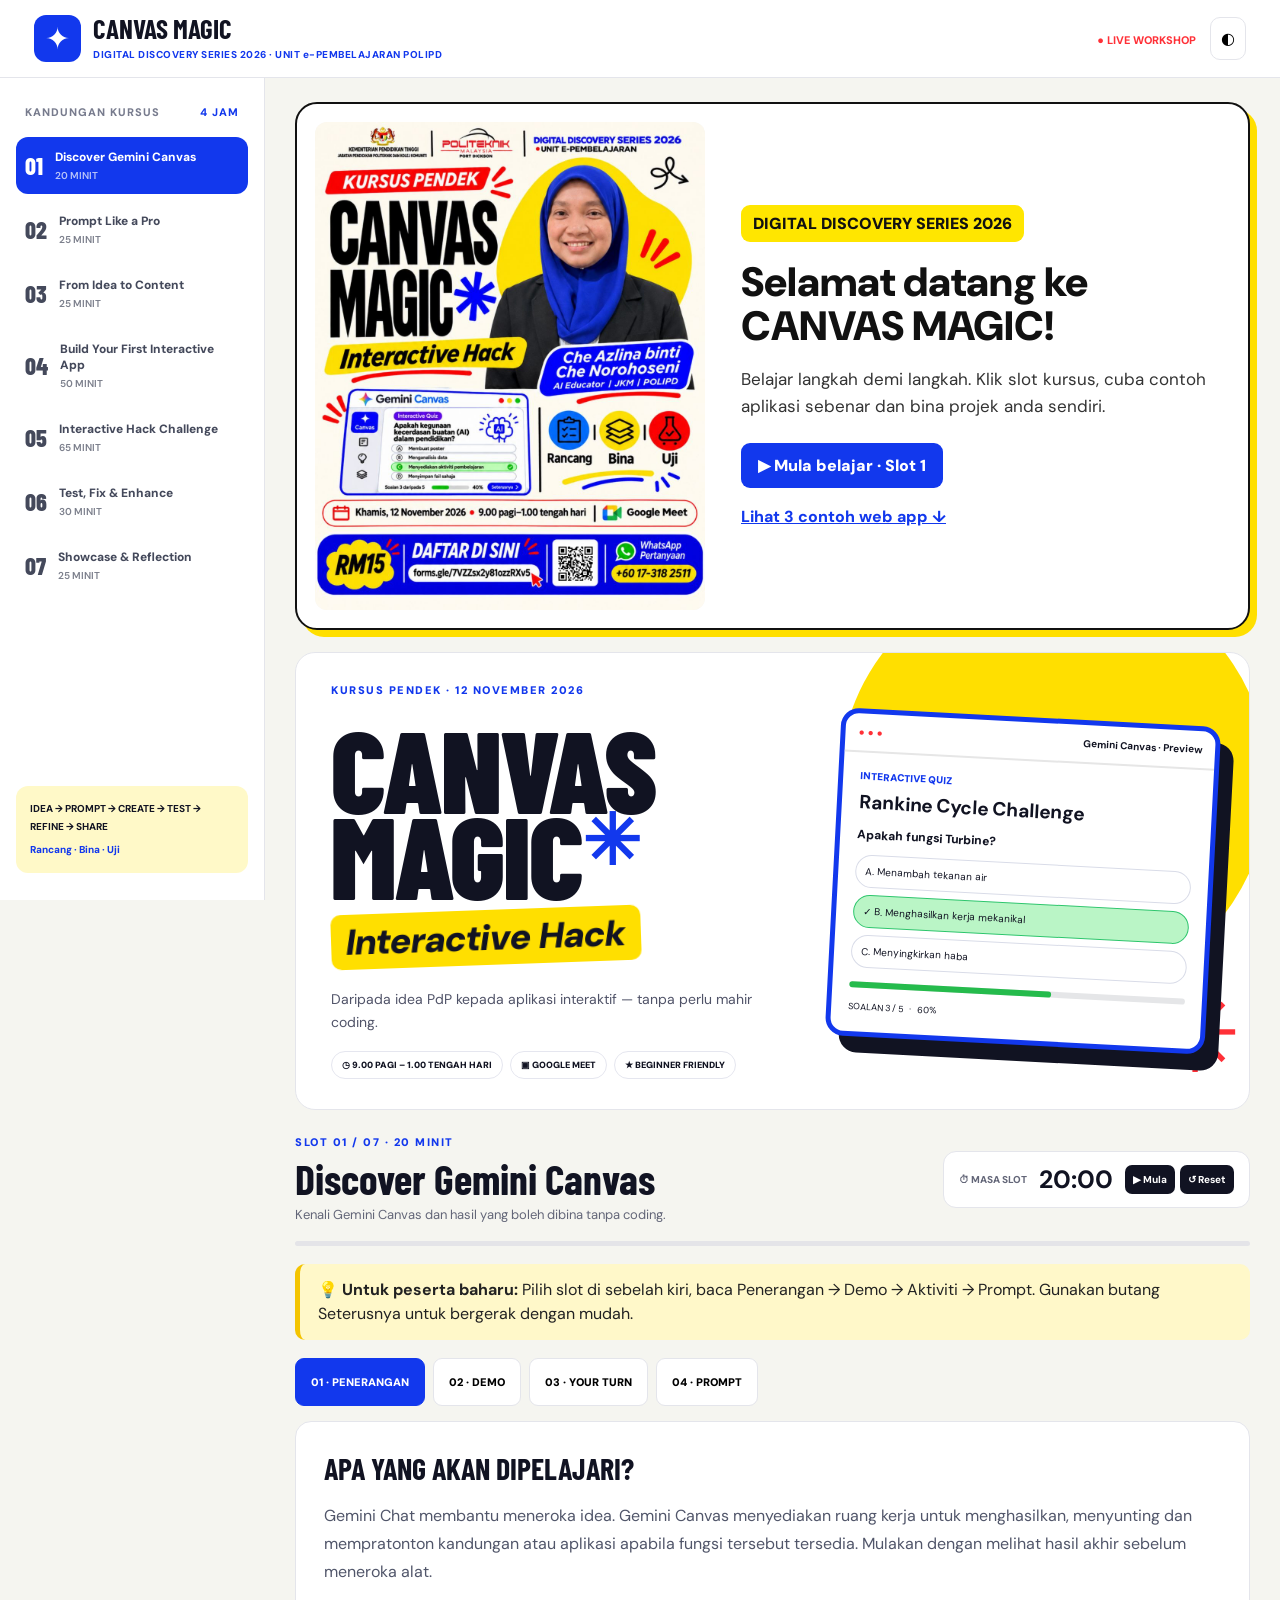
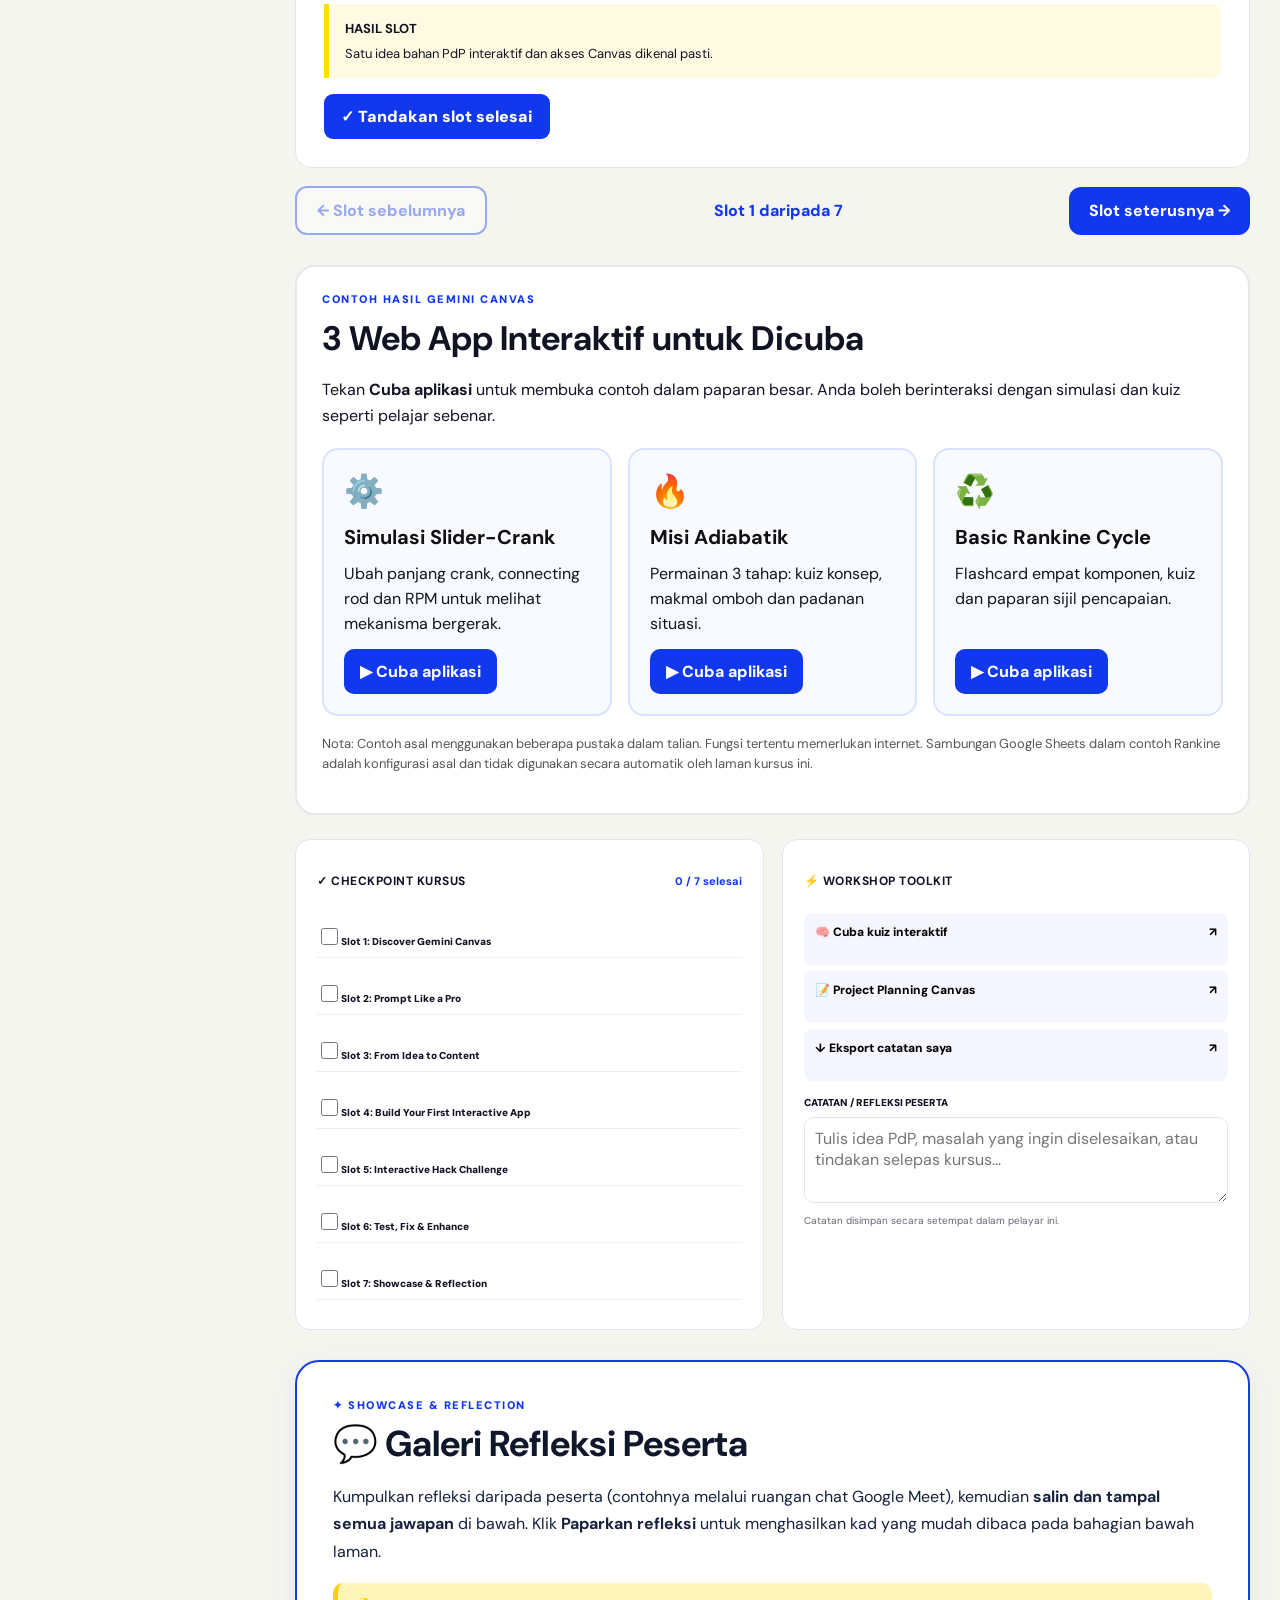
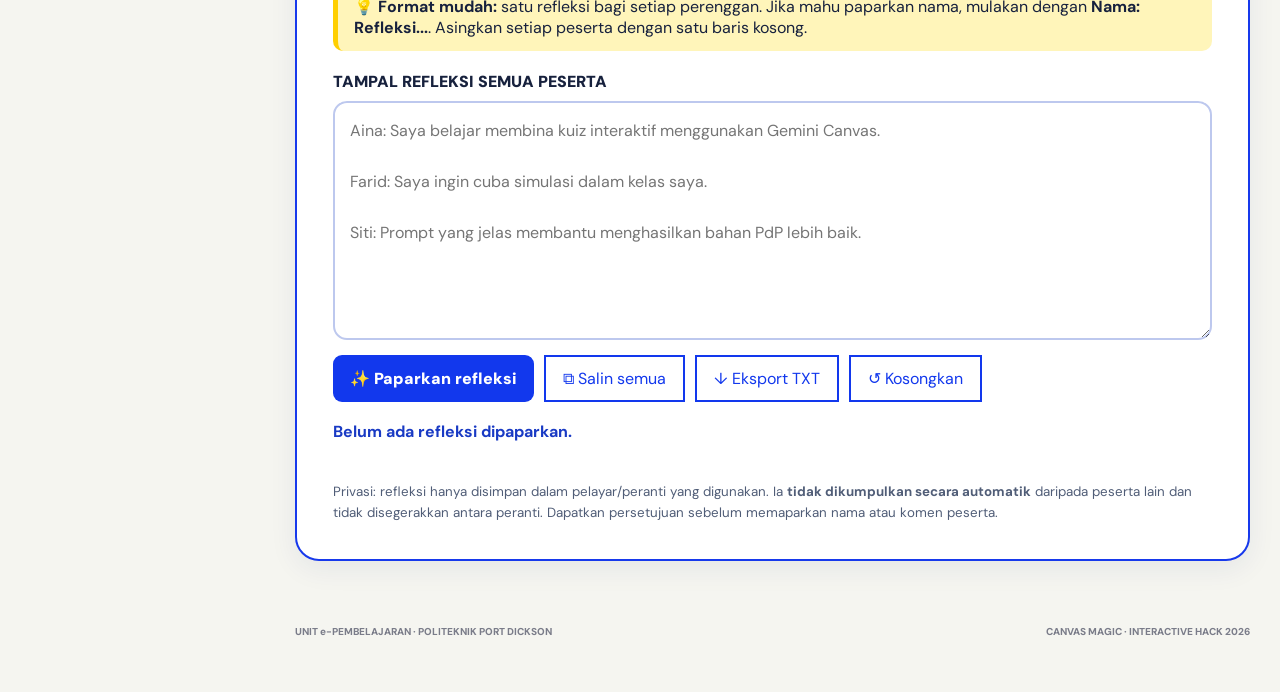
==== commit fdc4cab0: "Add files via upload" ====
--- a/index.html
+++ b/index.html
@@ -6,7 +6,11 @@
 <section class="main"><div class="poster-hero"><img src="assets/poster-canvas-magic.jpg" alt="Poster rasmi CANVAS MAGIC Interactive Hack, 12 November 2026" loading="eager"><div class="poster-side"><span class="hero-tag">DIGITAL DISCOVERY SERIES 2026</span><h2>Selamat datang ke<br>CANVAS MAGIC!</h2><p>Belajar langkah demi langkah. Klik slot kursus, cuba contoh aplikasi sebenar dan bina projek anda sendiri.</p><button class="primary" id="startLearningBtn">▶ Mula belajar · Slot 1</button><a class="poster-link" href="#examples">Lihat 3 contoh web app ↓</a></div></div><div class="hero"><div class="hero-copy"><div class="eyebrow">KURSUS PENDEK · 12 NOVEMBER 2026</div><h1>CANVAS<br><span>MAGIC</span><i>✳</i></h1><div class="yellow-strip">Interactive Hack</div><p>Daripada idea PdP kepada aplikasi interaktif — tanpa perlu mahir coding.</p><div class="hero-pills"><span>◷ 9.00 PAGI – 1.00 TENGAH HARI</span><span>▣ GOOGLE MEET</span><span>★ BEGINNER FRIENDLY</span></div></div><div class="hero-art"><div class="orb"></div><div class="browser"><div class="browser-head"><span>● ● ●</span><b>Gemini Canvas · Preview</b></div><div class="browser-body"><div class="mini-label">INTERACTIVE QUIZ</div><h3>Rankine Cycle Challenge</h3><p>Apakah fungsi Turbine?</p><div class="mini-option">A. Menambah tekanan air</div><div class="mini-option selected">✓ B. Menghasilkan kerja mekanikal</div><div class="mini-option">C. Menyingkirkan haba</div><div class="mini-progress"><span></span></div><small>SOALAN 3 / 5 &nbsp; · &nbsp; 60%</small></div></div><div class="burst">✳</div></div></div>
 <div class="toolbar"><div><div class="section-kicker" id="slotLabel">SLOT 01 / 07</div><h2 id="slotTitle">Discover Gemini Canvas</h2><p id="slotDesc"></p></div><div class="timer"><span>⏱ MASA SLOT</span><strong id="timerDisplay">20:00</strong><div class="timer-actions"><button id="startTimer">▶ Mula</button><button id="resetTimer">↺ Reset</button></div></div></div>
 <div class="timebar"><div id="timebarFill"></div></div><div class="beginner-hint">💡 <strong>Untuk peserta baharu:</strong> Pilih slot di sebelah kiri, baca Penerangan → Demo → Aktiviti → Prompt. Gunakan butang Seterusnya untuk bergerak dengan mudah.</div><div class="tabbar" role="tablist"><button class="tab active" data-tab="learn">01 · PENERANGAN</button><button class="tab" data-tab="demo">02 · DEMO</button><button class="tab" data-tab="activity">03 · YOUR TURN</button><button class="tab" data-tab="prompt">04 · PROMPT</button></div><div id="tabContent" class="content-card" aria-live="polite"></div>
-<div class="page-navigation"><button id="prevSlot" class="secondary">← Slot sebelumnya</button><span id="pageIndicator">Slot 1 daripada 7</span><button id="nextSlot" class="primary">Slot seterusnya →</button></div><section id="examples" class="examples-section"><div class="section-kicker">CONTOH HASIL GEMINI CANVAS</div><h2>3 Web App Interaktif untuk Dicuba</h2><p>Tekan <b>Cuba aplikasi</b> untuk membuka contoh dalam paparan besar. Anda boleh berinteraksi dengan simulasi dan kuiz seperti pelajar sebenar.</p><div class="example-grid"><article class="example-card"><span class="example-icon">⚙️</span><h3>Simulasi Slider-Crank</h3><p>Ubah panjang crank, connecting rod dan RPM untuk melihat mekanisma bergerak.</p><a class="primary" href="examples/slider-crank.html" target="_blank" rel="noopener">▶ Cuba aplikasi</a></article><article class="example-card"><span class="example-icon">🔥</span><h3>Misi Adiabatik</h3><p>Permainan 3 tahap: kuiz konsep, makmal omboh dan padanan situasi.</p><a class="primary" href="examples/misi-adiabatik.html" target="_blank" rel="noopener">▶ Cuba aplikasi</a></article><article class="example-card"><span class="example-icon">♻️</span><h3>Basic Rankine Cycle</h3><p>Flashcard empat komponen, kuiz dan paparan sijil pencapaian.</p><a class="primary" href="examples/rankine-cycle.html" target="_blank" rel="noopener">▶ Cuba aplikasi</a></article></div><p class="example-note">Nota: Contoh asal menggunakan beberapa pustaka dalam talian. Fungsi tertentu memerlukan internet. Sambungan Google Sheets dalam contoh Rankine adalah konfigurasi asal dan tidak digunakan secara automatik oleh laman kursus ini.</p></section><div class="lower-grid"><div class="panel"><div class="panel-heading"><h3>✓ CHECKPOINT KURSUS</h3><span id="progressText">0 / 7 selesai</span></div><div id="checkpoints"></div></div><div class="panel"><div class="panel-heading"><h3>⚡ WORKSHOP TOOLKIT</h3></div><div class="tool-list"><button id="openQuiz">🧠 Cuba kuiz interaktif <span>↗</span></button><button id="openPlanner">📝 Project Planning Canvas <span>↗</span></button><button id="downloadNotes">↓ Eksport catatan saya <span>↗</span></button></div><label for="myNotes">CATATAN / REFLEKSI PESERTA</label><textarea id="myNotes" placeholder="Tulis idea PdP, masalah yang ingin diselesaikan, atau tindakan selepas kursus..."></textarea><small>Catatan disimpan secara setempat dalam pelayar ini.</small></div></div><footer>UNIT e-PEMBELAJARAN · POLITEKNIK PORT DICKSON <span>CANVAS MAGIC · INTERACTIVE HACK 2026</span></footer></section></main>
+<div class="page-navigation"><button id="prevSlot" class="secondary">← Slot sebelumnya</button><span id="pageIndicator">Slot 1 daripada 7</span><button id="nextSlot" class="primary">Slot seterusnya →</button></div><section id="examples" class="examples-section"><div class="section-kicker">CONTOH HASIL GEMINI CANVAS</div><h2>3 Web App Interaktif untuk Dicuba</h2><p>Tekan <b>Cuba aplikasi</b> untuk membuka contoh dalam paparan besar. Anda boleh berinteraksi dengan simulasi dan kuiz seperti pelajar sebenar.</p><div class="example-grid"><article class="example-card"><span class="example-icon">⚙️</span><h3>Simulasi Slider-Crank</h3><p>Ubah panjang crank, connecting rod dan RPM untuk melihat mekanisma bergerak.</p><a class="primary" href="examples/slider-crank.html" target="_blank" rel="noopener">▶ Cuba aplikasi</a></article><article class="example-card"><span class="example-icon">🔥</span><h3>Misi Adiabatik</h3><p>Permainan 3 tahap: kuiz konsep, makmal omboh dan padanan situasi.</p><a class="primary" href="examples/misi-adiabatik.html" target="_blank" rel="noopener">▶ Cuba aplikasi</a></article><article class="example-card"><span class="example-icon">♻️</span><h3>Basic Rankine Cycle</h3><p>Flashcard empat komponen, kuiz dan paparan sijil pencapaian.</p><a class="primary" href="examples/rankine-cycle.html" target="_blank" rel="noopener">▶ Cuba aplikasi</a></article></div><p class="example-note">Nota: Contoh asal menggunakan beberapa pustaka dalam talian. Fungsi tertentu memerlukan internet. Sambungan Google Sheets dalam contoh Rankine adalah konfigurasi asal dan tidak digunakan secara automatik oleh laman kursus ini.</p></section><div class="lower-grid"><div class="panel"><div class="panel-heading"><h3>✓ CHECKPOINT KURSUS</h3><span id="progressText">0 / 7 selesai</span></div><div id="checkpoints"></div></div><div class="panel"><div class="panel-heading"><h3>⚡ WORKSHOP TOOLKIT</h3></div><div class="tool-list"><button id="openQuiz">🧠 Cuba kuiz interaktif <span>↗</span></button><button id="openPlanner">📝 Project Planning Canvas <span>↗</span></button><button id="downloadNotes">↓ Eksport catatan saya <span>↗</span></button></div><label for="myNotes">CATATAN / REFLEKSI PESERTA</label><textarea id="myNotes" placeholder="Tulis idea PdP, masalah yang ingin diselesaikan, atau tindakan selepas kursus..."></textarea><small>Catatan disimpan secara setempat dalam pelayar ini.</small></div></div><section id="reflectionWall" class="reflection-wall" aria-labelledby="reflectionTitle"><div class="section-kicker">✦ SHOWCASE & REFLECTION</div><h2 id="reflectionTitle">💬 Galeri Refleksi Peserta</h2><p>Kumpulkan refleksi daripada peserta (contohnya melalui ruangan chat Google Meet), kemudian <strong>salin dan tampal semua jawapan</strong> di bawah. Klik <b>Paparkan refleksi</b> untuk menghasilkan kad yang mudah dibaca pada bahagian bawah laman.</p><div class="reflection-help">💡 <strong>Format mudah:</strong> satu refleksi bagi setiap perenggan. Jika mahu paparkan nama, mulakan dengan <b>Nama: Refleksi...</b>. Asingkan setiap peserta dengan satu baris kosong.</div><label for="bulkReflections">TAMPAL REFLEKSI SEMUA PESERTA</label><textarea id="bulkReflections" rows="8" placeholder="Aina: Saya belajar membina kuiz interaktif menggunakan Gemini Canvas.
+
+Farid: Saya ingin cuba simulasi dalam kelas saya.
+
+Siti: Prompt yang jelas membantu menghasilkan bahan PdP lebih baik."></textarea><div class="reflection-actions"><button type="button" class="primary" id="showReflections">✨ Paparkan refleksi</button><button type="button" class="secondary" id="copyReflections">⧉ Salin semua</button><button type="button" class="secondary" id="exportReflections">↓ Eksport TXT</button><button type="button" class="secondary" id="clearReflections">↺ Kosongkan</button></div><p class="reflection-status" id="reflectionStatus" role="status">Belum ada refleksi dipaparkan.</p><div id="reflectionCards" class="reflection-grid" aria-live="polite"></div><small>Privasi: refleksi hanya disimpan dalam pelayar/peranti yang digunakan. Ia <strong>tidak dikumpulkan secara automatik</strong> daripada peserta lain dan tidak disegerakkan antara peranti. Dapatkan persetujuan sebelum memaparkan nama atau komen peserta.</small></section><footer>UNIT e-PEMBELAJARAN · POLITEKNIK PORT DICKSON <span>CANVAS MAGIC · INTERACTIVE HACK 2026</span></footer></section></main>
 <dialog id="quizDialog"><div class="modal-head"><div><div class="section-kicker">DEMO INTERAKTIF</div><h2>Rankine Cycle Quiz</h2></div><button class="close" data-close="quizDialog">✕</button></div><div id="quizArea"></div></dialog>
 <dialog id="plannerDialog"><div class="modal-head"><div><div class="section-kicker">MINI PROJECT</div><h2>Project Planning Canvas</h2></div><button class="close" data-close="plannerDialog">✕</button></div><div class="planner"><label>Subjek / bidang<input id="planSubject" placeholder="Contoh: Thermodynamics"></label><label>Topik<input id="planTopic" placeholder="Contoh: Rankine Cycle"></label><label>Sasaran pelajar<input id="planAudience" placeholder="Contoh: Diploma Semester 2"></label><label>Hasil pembelajaran<textarea id="planOutcome" placeholder="Pada akhir aktiviti, pelajar boleh..."></textarea></label><label>Jenis aktiviti<select id="planType"><option>Kuiz interaktif</option><option>Flashcards</option><option>Matching game</option><option>Simulasi interaktif</option><option>Modul kendiri</option></select></label><label>Ciri interaksi / maklum balas<textarea id="planFeedback" placeholder="Contoh: 5 MCQ, skor, maklum balas segera..."></textarea></label><button id="generatePrompt" class="primary">✦ Jana prompt projek</button><div id="generatedPrompt" class="generated" hidden></div></div></dialog>
 <script src="script.js"></script></body></html>
--- a/style.css
+++ b/style.css
@@ -6,3 +6,6 @@
 .poster-hero img{display:block;width:100%;max-height:520px;object-fit:contain;border-radius:12px;background:#f8f8f8}
 .poster-side{padding:12px}.poster-side h2{font-size:clamp(26px,3.2vw,48px);line-height:1.08;margin:18px 0;color:#111;font-weight:900}.poster-side p{font-size:17px;line-height:1.6;margin-bottom:22px;color:#333}.hero-tag{background:#ffe600;color:#111;font-weight:900;padding:8px 12px;border-radius:9px;display:inline-block}.poster-link{display:block;margin-top:18px;color:#1238ed;font-weight:800}.beginner-hint{background:#fff8c9;border-left:5px solid #f4c400;padding:14px 18px;border-radius:10px;margin:18px 0;color:#222;line-height:1.5}.page-navigation{display:flex;align-items:center;justify-content:space-between;gap:10px;margin:18px 0 30px;flex-wrap:wrap}.page-navigation button{min-height:48px;padding:12px 20px;border-radius:12px;font-weight:800;cursor:pointer}.page-navigation button:disabled{opacity:.4;cursor:not-allowed}.page-navigation span{font-weight:800;color:#1238ed}.secondary{background:#fff;color:#1238ed;border:2px solid #1238ed}.examples-section{scroll-margin-top:85px;background:#fff;border:2px solid #e7e7e7;border-radius:20px;padding:25px;margin:24px 0}.examples-section h2{font-size:clamp(24px,3vw,34px);margin:10px 0}.examples-section>p{line-height:1.6}.example-grid{display:grid;grid-template-columns:repeat(3,minmax(0,1fr));gap:16px;margin-top:20px}.example-card{display:flex;flex-direction:column;align-items:flex-start;background:#f8faff;border:2px solid #dbe2ff;border-radius:16px;padding:20px;gap:12px}.example-icon{font-size:32px}.example-card h3{margin:0;font-size:20px;color:#101010}.example-card p{line-height:1.55;flex:1;margin:0}.example-card a{display:inline-block;text-decoration:none;text-align:center;padding:12px 16px;border-radius:10px;font-weight:800}.example-note{font-size:13px;color:#555;margin-top:18px}.tab{min-height:48px}.navitem{min-height:56px}.tool-list button{min-height:52px}button:focus-visible,a:focus-visible{outline:3px solid #ff2424;outline-offset:3px}
 @media(max-width:850px){.poster-hero{grid-template-columns:1fr}.poster-hero img{max-height:600px}.example-grid{grid-template-columns:1fr}.poster-side{padding:5px}.page-navigation{justify-content:center}.page-navigation button{flex:1}.page-navigation span{order:-1;width:100%;text-align:center}}
+
+/* Galeri refleksi peserta */
+.reflection-wall{margin:30px 0 34px;padding:clamp(20px,4vw,36px);background:#fff;border:2px solid #1739ec;border-radius:24px;box-shadow:0 8px 28px #172c7712;color:#17213d}.reflection-wall h2{font-size:clamp(24px,3vw,36px);margin:8px 0 10px;color:#10172b}.reflection-wall p{line-height:1.7}.reflection-help{background:#fff5ba;border-left:5px solid #ffcf00;padding:13px 16px;border-radius:10px;margin:18px 0}.reflection-wall label{display:block;font-weight:900;margin:20px 0 9px}.reflection-wall textarea{display:block;width:100%;min-height:180px;box-sizing:border-box;border:2px solid #bdc8ee;border-radius:14px;padding:15px;font:inherit;line-height:1.6;background:#fff;color:#152047;resize:vertical}.reflection-wall textarea:focus{outline:3px solid #f8df50;border-color:#1238ed}.reflection-actions{display:flex;gap:10px;flex-wrap:wrap;margin:15px 0}.reflection-actions button{min-height:45px;padding:11px 17px;cursor:pointer}.reflection-status{font-weight:700;color:#193ac4}.reflection-grid{display:grid;grid-template-columns:repeat(auto-fit,minmax(min(100%,260px),1fr));gap:15px;margin:18px 0}.reflection-card{border:1px solid #dbe3ff;border-top:6px solid #1238ed;border-radius:16px;padding:19px;background:#f8faff;overflow-wrap:anywhere}.reflection-card:nth-child(3n+2){border-top-color:#f8ca00}.reflection-card:nth-child(3n){border-top-color:#ed3030}.reflection-card strong{display:block;margin-bottom:10px;font-size:1.06rem}.reflection-card p{white-space:pre-wrap;margin:0}.reflection-wall small{display:block;color:#505d77;line-height:1.6;margin-top:14px}@media(max-width:600px){.reflection-actions button{flex:1 1 100%}.reflection-wall{padding:18px}}
